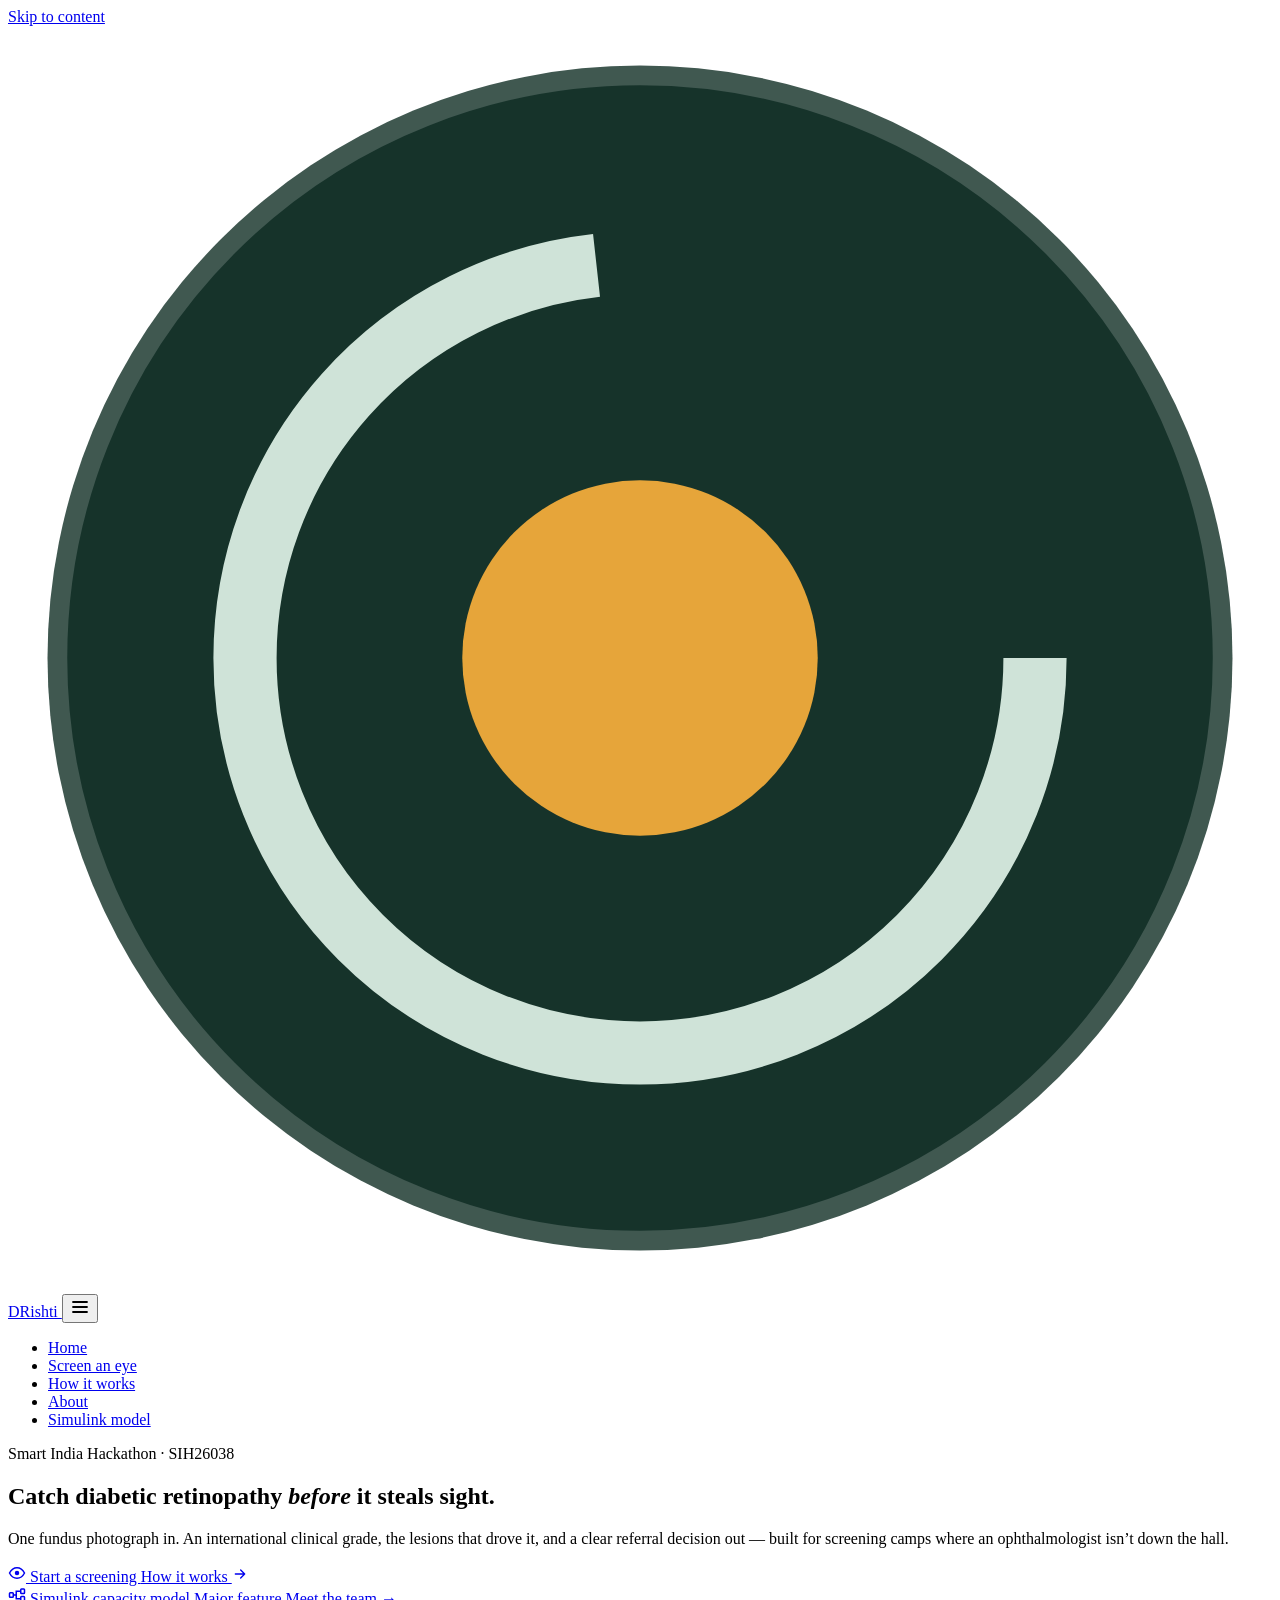
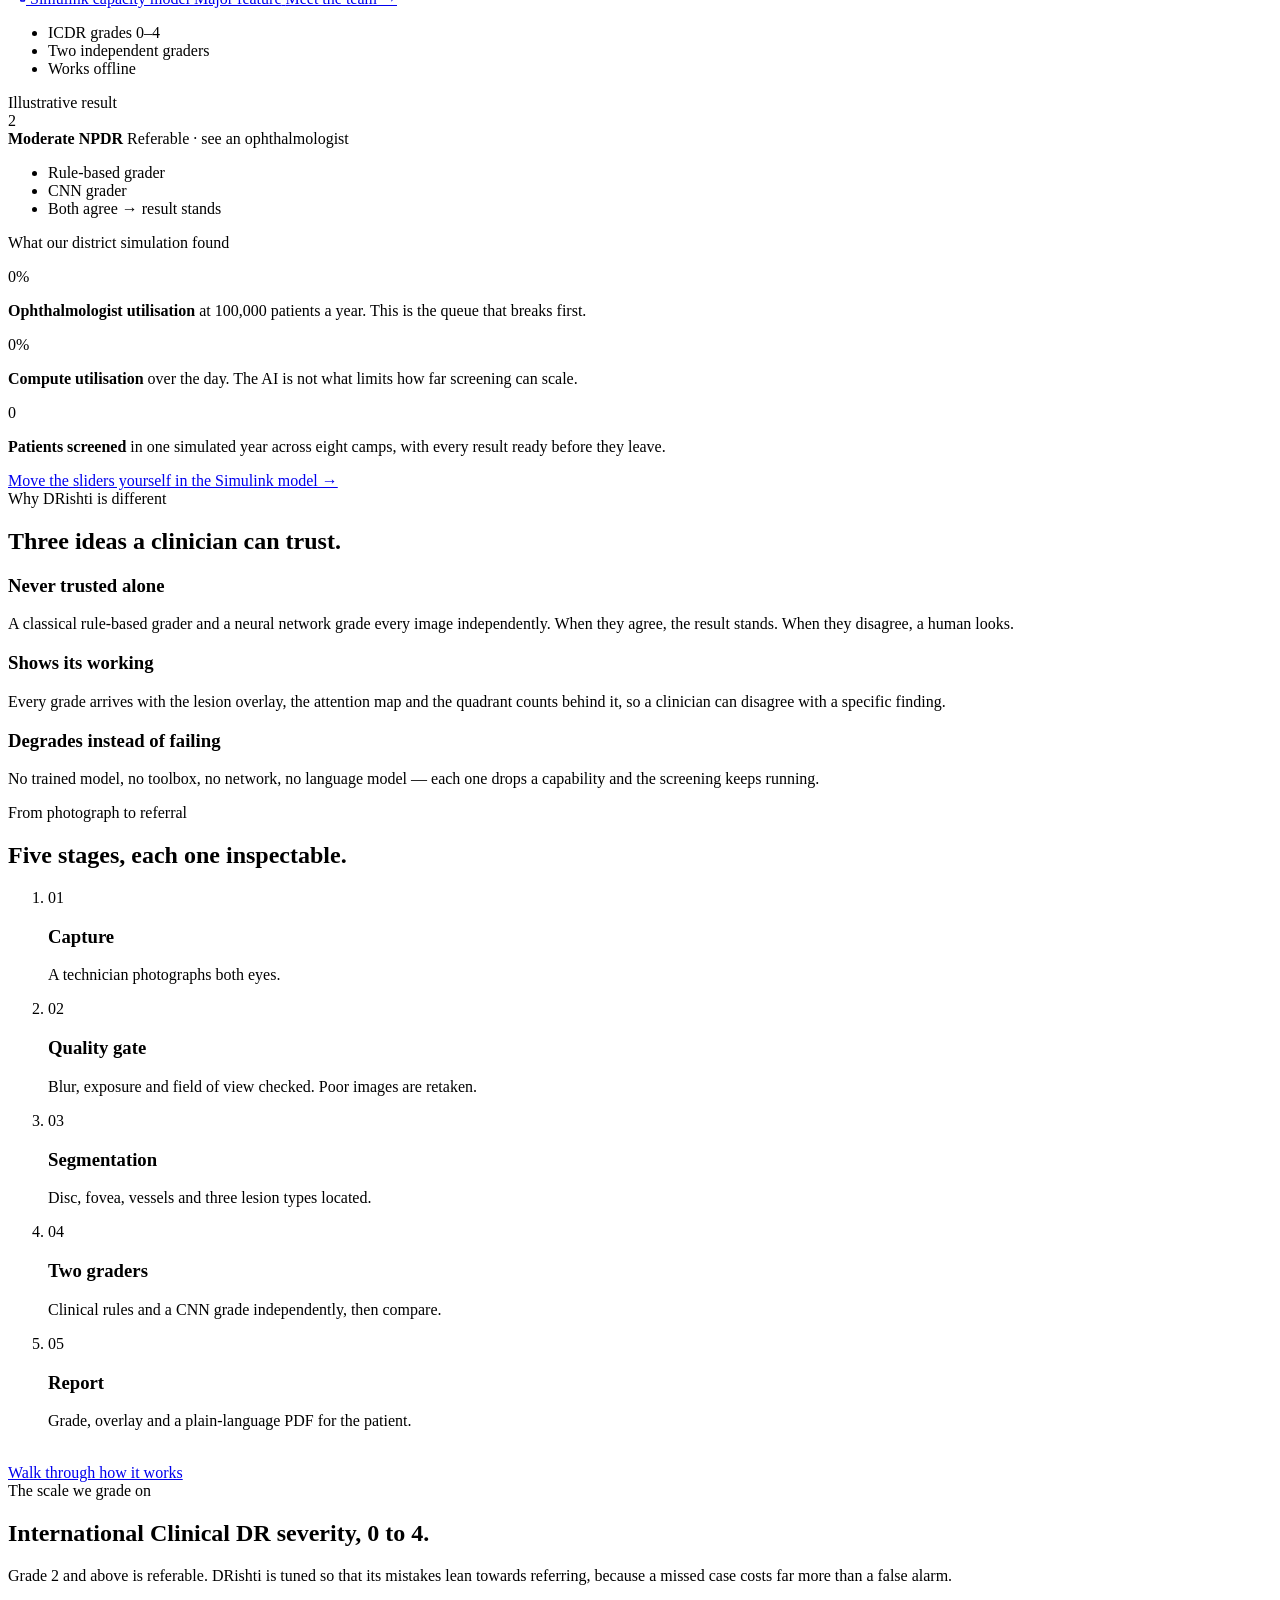
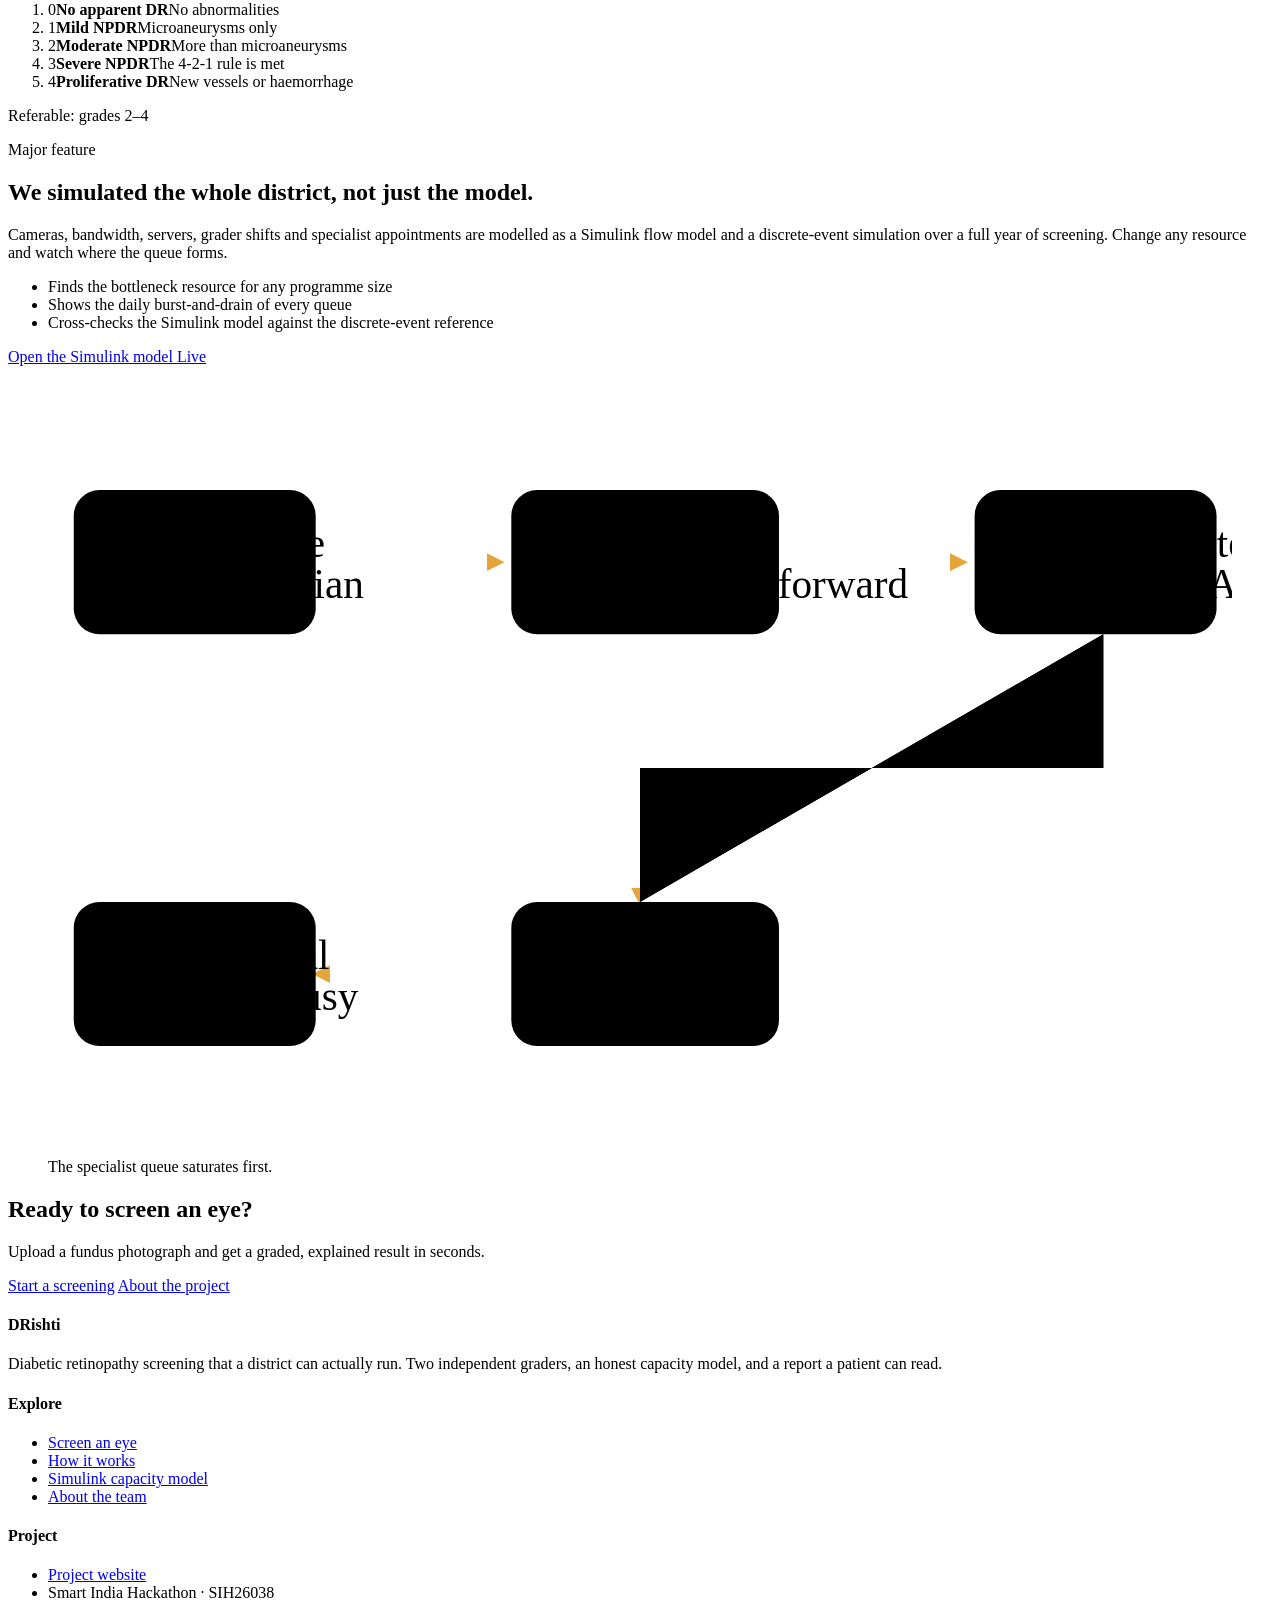
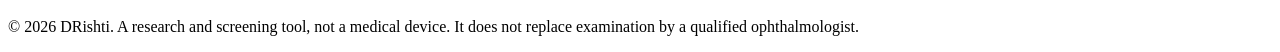
==== index.html @ dd0c1add "site: publish 2026-09-27 16:48 from code b7c472c" ====
<!DOCTYPE html>
<html lang="en">
<head>
<meta charset="UTF-8">
<meta name="viewport" content="width=device-width, initial-scale=1.0">
<title>Screen for diabetic retinopathy · DRishti</title>
<meta name="description" content="DRishti - diabetic retinopathy screening that a district can actually run.">
<meta name="theme-color" content="#0f2a1f">
<link rel="icon" href="data:image/svg+xml,%3Csvg xmlns='http://www.w3.org/2000/svg' viewBox='0 0 32 32'%3E%3Ccircle cx='16' cy='16' r='15' fill='%230f2a1f'/%3E%3Ccircle cx='16' cy='16' r='9' fill='none' stroke='%23cfe3d8' stroke-width='2'/%3E%3Ccircle cx='16' cy='16' r='4' fill='%23e6a53a'/%3E%3C/svg%3E">
<link rel="stylesheet" href="/DRishti-site/static/css/base.css">

<link rel="stylesheet" href="/DRishti-site/static/css/retina.css">
<link rel="stylesheet" href="/DRishti-site/static/css/landing.css">

</head>
<body class="page-home">
<a class="skip-link" href="#main">Skip to content</a>

<header class="site-header">
  <nav class="nav wrap" aria-label="Main">
    <a class="brand" href="/DRishti-site/" aria-label="DRishti home">
      <svg class="brand-mark" viewBox="0 0 32 32" aria-hidden="true">
        <circle cx="16" cy="16" r="15" fill="#16332a" stroke="rgba(255,255,255,0.18)"/>
        <circle class="ring" cx="16" cy="16" r="10" fill="none" stroke="#cfe3d8" stroke-width="1.6" stroke-dasharray="46 17"/>
        <circle cx="16" cy="16" r="4.5" fill="#e6a53a"/>
      </svg>
      DRishti
    </a>

    <button class="nav-toggle" type="button" aria-expanded="false" aria-controls="navLinks" aria-label="Open menu">
      <svg width="20" height="20" viewBox="0 0 20 20" aria-hidden="true"><path d="M3 5h14M3 10h14M3 15h14" stroke="currentColor" stroke-width="1.8" stroke-linecap="round"/></svg>
    </button>

    <ul class="nav-links" id="navLinks">
      <li><a href="/DRishti-site/" aria-current="page">Home</a></li>
      <li><a href="/DRishti-site/scan" >Screen an eye</a></li>
      <li><a href="/DRishti-site/how-it-works" >How it works</a></li>
      <li><a href="/DRishti-site/about" >About</a></li>
      <li><a class="nav-feature" href="/DRishti-site/simulink" ><span class="live-dot" aria-hidden="true"></span>Simulink model</a></li>
    </ul>
  </nav>
</header>

<main id="main">

<!-- ============================================================ HERO -->
<section class="hero">
  <div class="hero-bg" aria-hidden="true">
    <div class="glow glow-a"></div>
    <div class="glow glow-b"></div>
    <div class="grid-lines"></div>
  </div>

  <div class="wrap hero-grid">
    <div class="hero-copy">
      <span class="pill rise">
        <span class="pill-dot" aria-hidden="true"></span>
        Smart India Hackathon · SIH26038
      </span>

      <h1 class="rise" style="--delay:.08s">
        Catch diabetic retinopathy <em>before</em> it steals sight.
      </h1>

      <p class="hero-lede rise" style="--delay:.16s">
        One fundus photograph in. An international clinical grade, the lesions that drove it,
        and a clear referral decision out &mdash; built for screening camps where an
        ophthalmologist isn&rsquo;t down the hall.
      </p>

      <div class="cta-row rise" style="--delay:.24s">
        <a class="btn btn-primary" href="/DRishti-site/scan">
          <svg width="18" height="18" viewBox="0 0 24 24" aria-hidden="true"><path d="M2 12s3.6-7 10-7 10 7 10 7-3.6 7-10 7S2 12 2 12Z" fill="none" stroke="currentColor" stroke-width="2"/><circle cx="12" cy="12" r="3" fill="currentColor"/></svg>
          Start a screening
        </a>
        <a class="btn btn-ghost" href="/DRishti-site/how-it-works">
          How it works
          <svg width="16" height="16" viewBox="0 0 24 24" aria-hidden="true"><path d="M5 12h14M13 6l6 6-6 6" fill="none" stroke="currentColor" stroke-width="2" stroke-linecap="round" stroke-linejoin="round"/></svg>
        </a>
      </div>

      <div class="cta-row feature-row rise" style="--delay:.32s">
        <a class="btn btn-feature" href="/DRishti-site/simulink">
          <svg width="18" height="18" viewBox="0 0 24 24" aria-hidden="true"><rect x="2" y="9" width="5" height="6" rx="1" fill="none" stroke="currentColor" stroke-width="2"/><rect x="17" y="4" width="5" height="6" rx="1" fill="none" stroke="currentColor" stroke-width="2"/><rect x="17" y="14" width="5" height="6" rx="1" fill="none" stroke="currentColor" stroke-width="2"/><path d="M7 12h4m0 0V7h6m-6 5v5h6" fill="none" stroke="currentColor" stroke-width="2"/></svg>
          Simulink capacity model
          <span class="feature-tag">Major feature</span>
        </a>
        <a class="text-link" href="/DRishti-site/about">Meet the team &rarr;</a>
      </div>

      <ul class="trust rise" style="--delay:.4s" aria-label="Highlights">
        <li>ICDR grades 0&ndash;4</li>
        <li>Two independent graders</li>
        <li>Works offline</li>
      </ul>
    </div>

    <div class="hero-visual">
      <div class="retina-stage" id="heroRetina"></div>

      <aside class="result-card" id="resultCard" aria-live="polite">
        <span class="rc-kicker">Illustrative result</span>
        <div class="rc-grade">
          <span class="rc-num">2</span>
          <div>
            <strong>Moderate NPDR</strong>
            <span class="rc-refer">Referable &middot; see an ophthalmologist</span>
          </div>
        </div>
        <div class="rc-scale" aria-hidden="true">
          <span style="--c:var(--g0)"></span><span style="--c:var(--g1)"></span><span class="on" style="--c:var(--g2)"></span><span style="--c:var(--g3)"></span><span style="--c:var(--g4)"></span>
        </div>
        <ul class="rc-checks">
          <li><span class="tick" aria-hidden="true"></span>Rule-based grader</li>
          <li><span class="tick" aria-hidden="true"></span>CNN grader</li>
          <li class="agree">Both agree &rarr; result stands</li>
        </ul>
      </aside>
    </div>
  </div>

  <a class="scroll-cue" href="#numbers" aria-label="Scroll to the numbers">
    <span></span>
  </a>
</section>

<!-- ========================================================= NUMBERS -->
<section class="numbers" id="numbers">
  <div class="wrap">
    <p class="eyebrow reveal">What our district simulation found</p>
    <div class="numbers-grid">
      <div class="stat reveal" style="--delay:.05s">
        <span class="stat-num num" data-count="74.9" data-decimals="1" data-suffix="%">0%</span>
        <p><strong>Ophthalmologist utilisation</strong> at 100,000 patients a year. This is the queue
           that breaks first.</p>
      </div>
      <div class="stat reveal" style="--delay:.15s">
        <span class="stat-num num" data-count="4.9" data-decimals="1" data-suffix="%">0%</span>
        <p><strong>Compute utilisation</strong> over the day. The AI is not what limits how far
           screening can scale.</p>
      </div>
      <div class="stat reveal" style="--delay:.25s">
        <span class="stat-num num" data-count="96879">0</span>
        <p><strong>Patients screened</strong> in one simulated year across eight camps, with every
           result ready before they leave.</p>
      </div>
    </div>
    <a class="numbers-link reveal" href="/DRishti-site/simulink">Move the sliders yourself in the Simulink model &rarr;</a>
  </div>
</section>

<!-- =========================================================== IDEAS -->
<section class="section ideas">
  <div class="wrap">
    <div class="section-head">
      <span class="eyebrow reveal">Why DRishti is different</span>
      <h2 class="reveal" style="--delay:.06s">Three ideas a clinician can trust.</h2>
    </div>

    <div class="ideas-grid">
      <article class="idea reveal" style="--delay:.05s">
        <div class="idea-art art-two" aria-hidden="true">
          <span class="dial d1"></span><span class="dial d2"></span><span class="merge"></span>
        </div>
        <h3>Never trusted alone</h3>
        <p>A classical rule-based grader and a neural network grade every image independently.
           When they agree, the result stands. When they disagree, a human looks.</p>
      </article>

      <article class="idea reveal" style="--delay:.15s">
        <div class="idea-art art-show" aria-hidden="true">
          <span class="lens"></span><span class="dot a"></span><span class="dot b"></span><span class="dot c"></span>
        </div>
        <h3>Shows its working</h3>
        <p>Every grade arrives with the lesion overlay, the attention map and the quadrant counts
           behind it, so a clinician can disagree with a specific finding.</p>
      </article>

      <article class="idea reveal" style="--delay:.25s">
        <div class="idea-art art-degrade" aria-hidden="true">
          <span class="bar b1"></span><span class="bar b2"></span><span class="bar b3"></span><span class="bar b4"></span>
        </div>
        <h3>Degrades instead of failing</h3>
        <p>No trained model, no toolbox, no network, no language model &mdash; each one drops a
           capability and the screening keeps running.</p>
      </article>
    </div>
  </div>
</section>

<!-- ======================================================== PIPELINE -->
<section class="section section-dark pipeline">
  <div class="wrap">
    <div class="section-head">
      <span class="eyebrow reveal">From photograph to referral</span>
      <h2 class="reveal" style="--delay:.06s">Five stages, each one inspectable.</h2>
    </div>

    <ol class="steps">
      <li class="step reveal" style="--delay:.00s"><span class="step-n">01</span><h3>Capture</h3><p>A technician photographs both eyes.</p></li>
      <li class="step reveal" style="--delay:.10s"><span class="step-n">02</span><h3>Quality gate</h3><p>Blur, exposure and field of view checked. Poor images are retaken.</p></li>
      <li class="step reveal" style="--delay:.20s"><span class="step-n">03</span><h3>Segmentation</h3><p>Disc, fovea, vessels and three lesion types located.</p></li>
      <li class="step reveal" style="--delay:.30s"><span class="step-n">04</span><h3>Two graders</h3><p>Clinical rules and a CNN grade independently, then compare.</p></li>
      <li class="step reveal" style="--delay:.40s"><span class="step-n">05</span><h3>Report</h3><p>Grade, overlay and a plain-language PDF for the patient.</p></li>
    </ol>
    <svg class="steps-line draw-on-scroll" viewBox="0 0 1000 8" preserveAspectRatio="none" aria-hidden="true"><line x1="0" y1="4" x2="1000" y2="4"/></svg>

    <div class="pipeline-cta reveal">
      <a class="btn btn-ghost" href="/DRishti-site/how-it-works">Walk through how it works</a>
    </div>
  </div>
</section>

<!-- ============================================================ ICDR -->
<section class="section icdr">
  <div class="wrap">
    <div class="section-head">
      <span class="eyebrow reveal">The scale we grade on</span>
      <h2 class="reveal" style="--delay:.06s">International Clinical DR severity, 0 to 4.</h2>
      <p class="lede reveal" style="--delay:.12s">Grade 2 and above is referable. DRishti is tuned so
        that its mistakes lean towards referring, because a missed case costs far more than a
        false alarm.</p>
    </div>

    <ol class="scale">
      <li class="reveal-scale" style="--delay:.00s;--c:var(--g0)"><span class="g">0</span><strong>No apparent DR</strong><span>No abnormalities</span></li>
      <li class="reveal-scale" style="--delay:.08s;--c:var(--g1)"><span class="g">1</span><strong>Mild NPDR</strong><span>Microaneurysms only</span></li>
      <li class="reveal-scale refer" style="--delay:.16s;--c:var(--g2)"><span class="g">2</span><strong>Moderate NPDR</strong><span>More than microaneurysms</span></li>
      <li class="reveal-scale refer" style="--delay:.24s;--c:var(--g3)"><span class="g">3</span><strong>Severe NPDR</strong><span>The 4-2-1 rule is met</span></li>
      <li class="reveal-scale refer" style="--delay:.32s;--c:var(--g4)"><span class="g">4</span><strong>Proliferative DR</strong><span>New vessels or haemorrhage</span></li>
    </ol>
    <p class="scale-note reveal"><span class="refer-key" aria-hidden="true"></span>Referable: grades 2&ndash;4</p>
  </div>
</section>

<!-- ======================================================== SIMULINK -->
<section class="section spotlight">
  <div class="wrap spotlight-grid">
    <div class="spotlight-copy">
      <span class="feature-tag reveal">Major feature</span>
      <h2 class="reveal" style="--delay:.06s">We simulated the whole district, not just the model.</h2>
      <p class="reveal" style="--delay:.12s">Cameras, bandwidth, servers, grader shifts and specialist
         appointments are modelled as a Simulink flow model and a discrete-event simulation over a full
         year of screening. Change any resource and watch where the queue forms.</p>
      <ul class="spot-list reveal" style="--delay:.18s">
        <li>Finds the bottleneck resource for any programme size</li>
        <li>Shows the daily burst-and-drain of every queue</li>
        <li>Cross-checks the Simulink model against the discrete-event reference</li>
      </ul>
      <a class="btn btn-feature reveal" style="--delay:.24s" href="/DRishti-site/simulink">
        Open the Simulink model <span class="feature-tag">Live</span>
      </a>
    </div>

    <figure class="mini-diagram reveal-scale" aria-label="Five queue stages connected in sequence with work flowing between them">
      <svg viewBox="0 0 460 300" role="img">
        <defs>
          <marker id="arrowHead" viewBox="0 0 10 10" refX="8" refY="5" markerWidth="7" markerHeight="7" orient="auto-start-reverse">
            <path d="M0,0 L10,5 L0,10 z" fill="#e6a53a"/>
          </marker>
        </defs>
        <g class="md-links">
          <path d="M104 70 H176" marker-end="url(#arrowHead)"/>
          <path d="M284 70 H356" marker-end="url(#arrowHead)"/>
          <path d="M410 98 V150 H230 V202" marker-end="url(#arrowHead)"/>
          <path d="M176 230 H104" marker-end="url(#arrowHead)"/>
        </g>
        <g class="md-flow">
          <path d="M104 70 H176"/><path d="M284 70 H356"/><path d="M410 98 V150 H230 V202"/><path d="M176 230 H104"/>
        </g>
        <g class="md-blocks">
          <g class="blk" style="--b:0"><rect x="10" y="42" width="94" height="56" rx="10"/><text x="57" y="68">Capture</text><text class="sub" x="57" y="84">technician</text></g>
          <g class="blk" style="--b:1"><rect x="180" y="42" width="104" height="56" rx="10"/><text x="232" y="68">Uplink</text><text class="sub" x="232" y="84">store &amp; forward</text></g>
          <g class="blk" style="--b:2"><rect x="360" y="42" width="94" height="56" rx="10"/><text x="407" y="68">Compute</text><text class="sub" x="407" y="84">MATLAB pool</text></g>
          <g class="blk" style="--b:3"><rect x="180" y="202" width="104" height="56" rx="10"/><text x="232" y="228">Review</text><text class="sub" x="232" y="244">graders</text></g>
          <g class="blk hot" style="--b:4"><rect x="10" y="202" width="94" height="56" rx="10"/><text x="57" y="228">Referral</text><text class="sub" x="57" y="244">75% busy</text></g>
        </g>
      </svg>
      <figcaption>The specialist queue saturates first.</figcaption>
    </figure>
  </div>
</section>

<!-- ============================================================= CTA -->
<section class="closing">
  <div class="wrap closing-inner reveal">
    <h2>Ready to screen an eye?</h2>
    <p>Upload a fundus photograph and get a graded, explained result in seconds.</p>
    <div class="cta-row">
      <a class="btn btn-primary" href="/DRishti-site/scan">Start a screening</a>
      <a class="btn btn-outline" href="/DRishti-site/about">About the project</a>
    </div>
  </div>
</section>

</main>

<footer class="site-footer">
  <div class="wrap">
    <div class="footer-grid">
      <div>
        <h4>DRishti</h4>
        <p>Diabetic retinopathy screening that a district can actually run. Two independent graders,
           an honest capacity model, and a report a patient can read.</p>
      </div>
      <div>
        <h4>Explore</h4>
        <ul>
          <li><a href="/DRishti-site/scan">Screen an eye</a></li>
          <li><a href="/DRishti-site/how-it-works">How it works</a></li>
          <li><a href="/DRishti-site/simulink">Simulink capacity model</a></li>
          <li><a href="/DRishti-site/about">About the team</a></li>
        </ul>
      </div>
      <div>
        <h4>Project</h4>
        <ul>
          
          
          <li><a href="https://shaurya-web548.github.io/DRishti-site/" rel="noopener">Project website</a></li>
          <li>Smart India Hackathon · SIH26038</li>
        </ul>
      </div>
    </div>
    <p class="footer-note">&copy; 2026 DRishti. A research and screening tool, not a medical device.
       It does not replace examination by a qualified ophthalmologist.</p>
  </div>
</footer>

<script src="/DRishti-site/static/js/motion.js"></script>

<script src="/DRishti-site/static/js/retina.js"></script>
<script src="/DRishti-site/static/js/landing.js"></script>

</body>
</html>
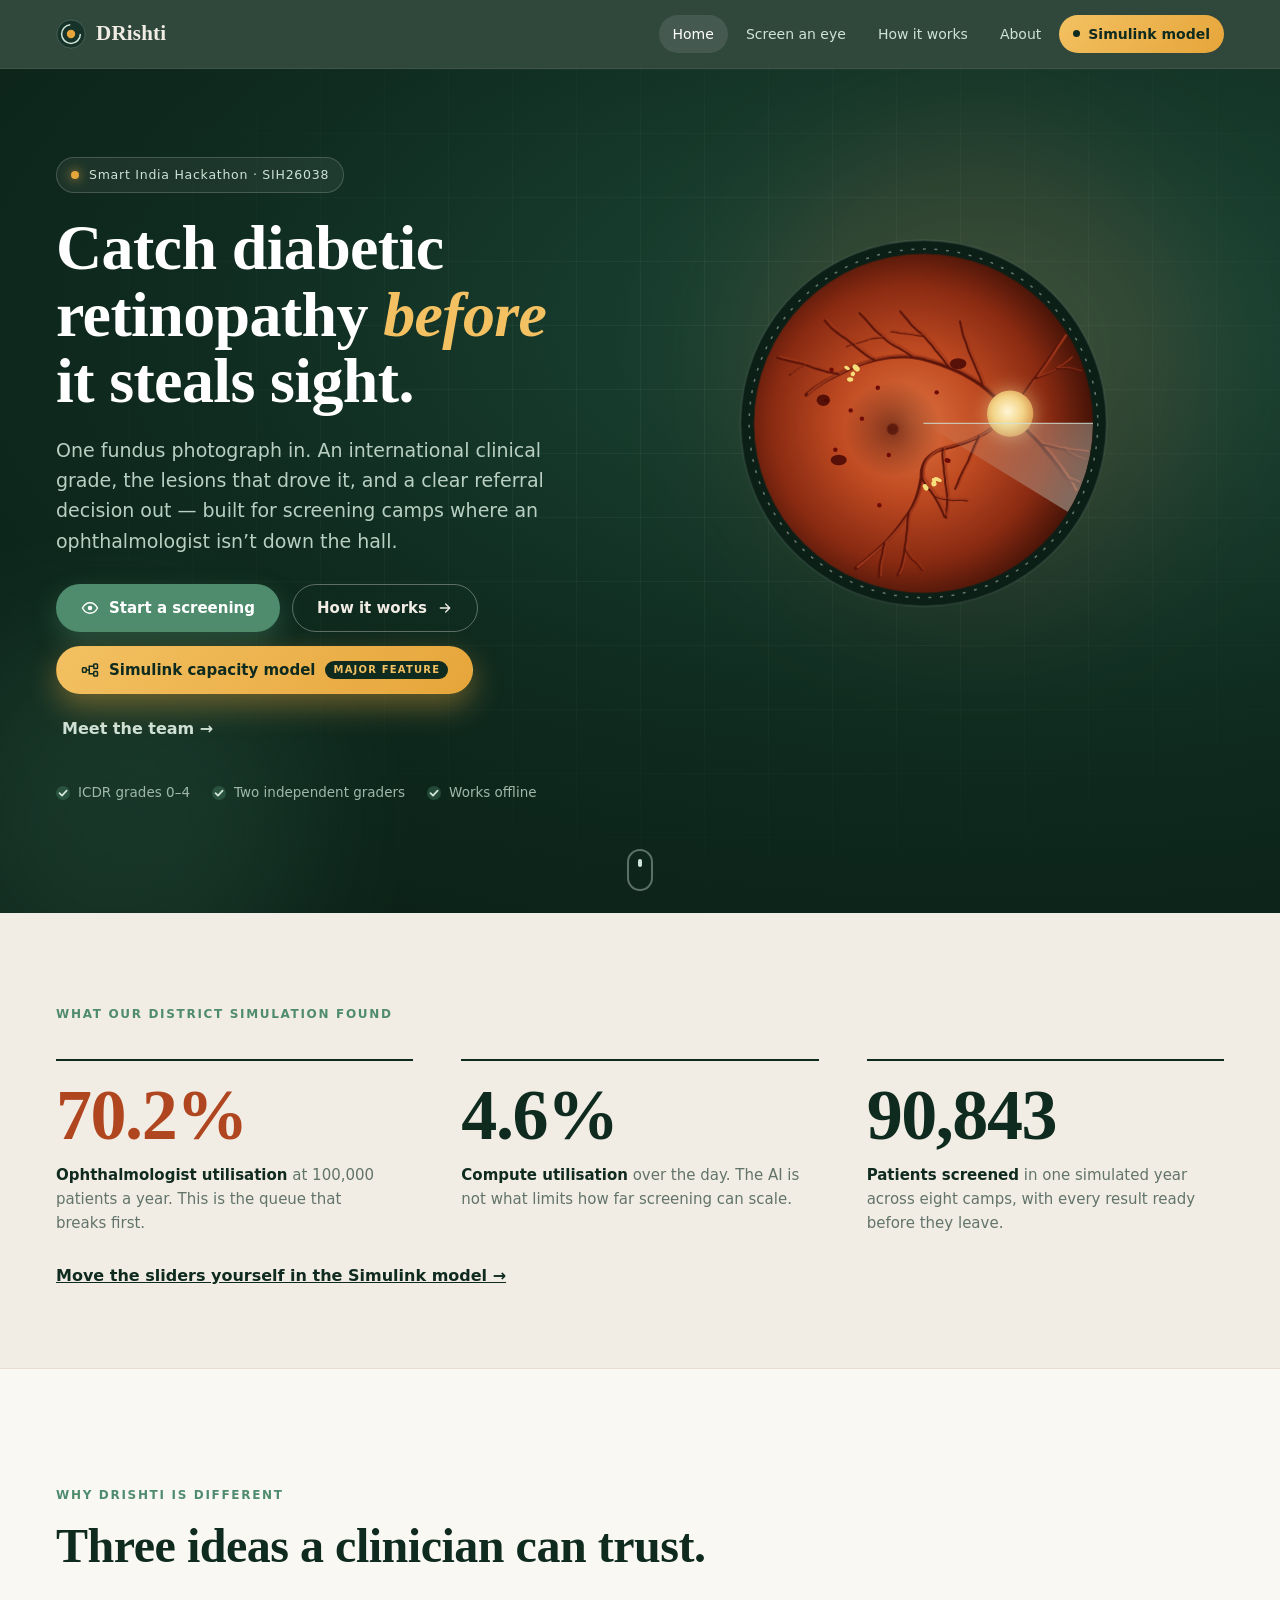
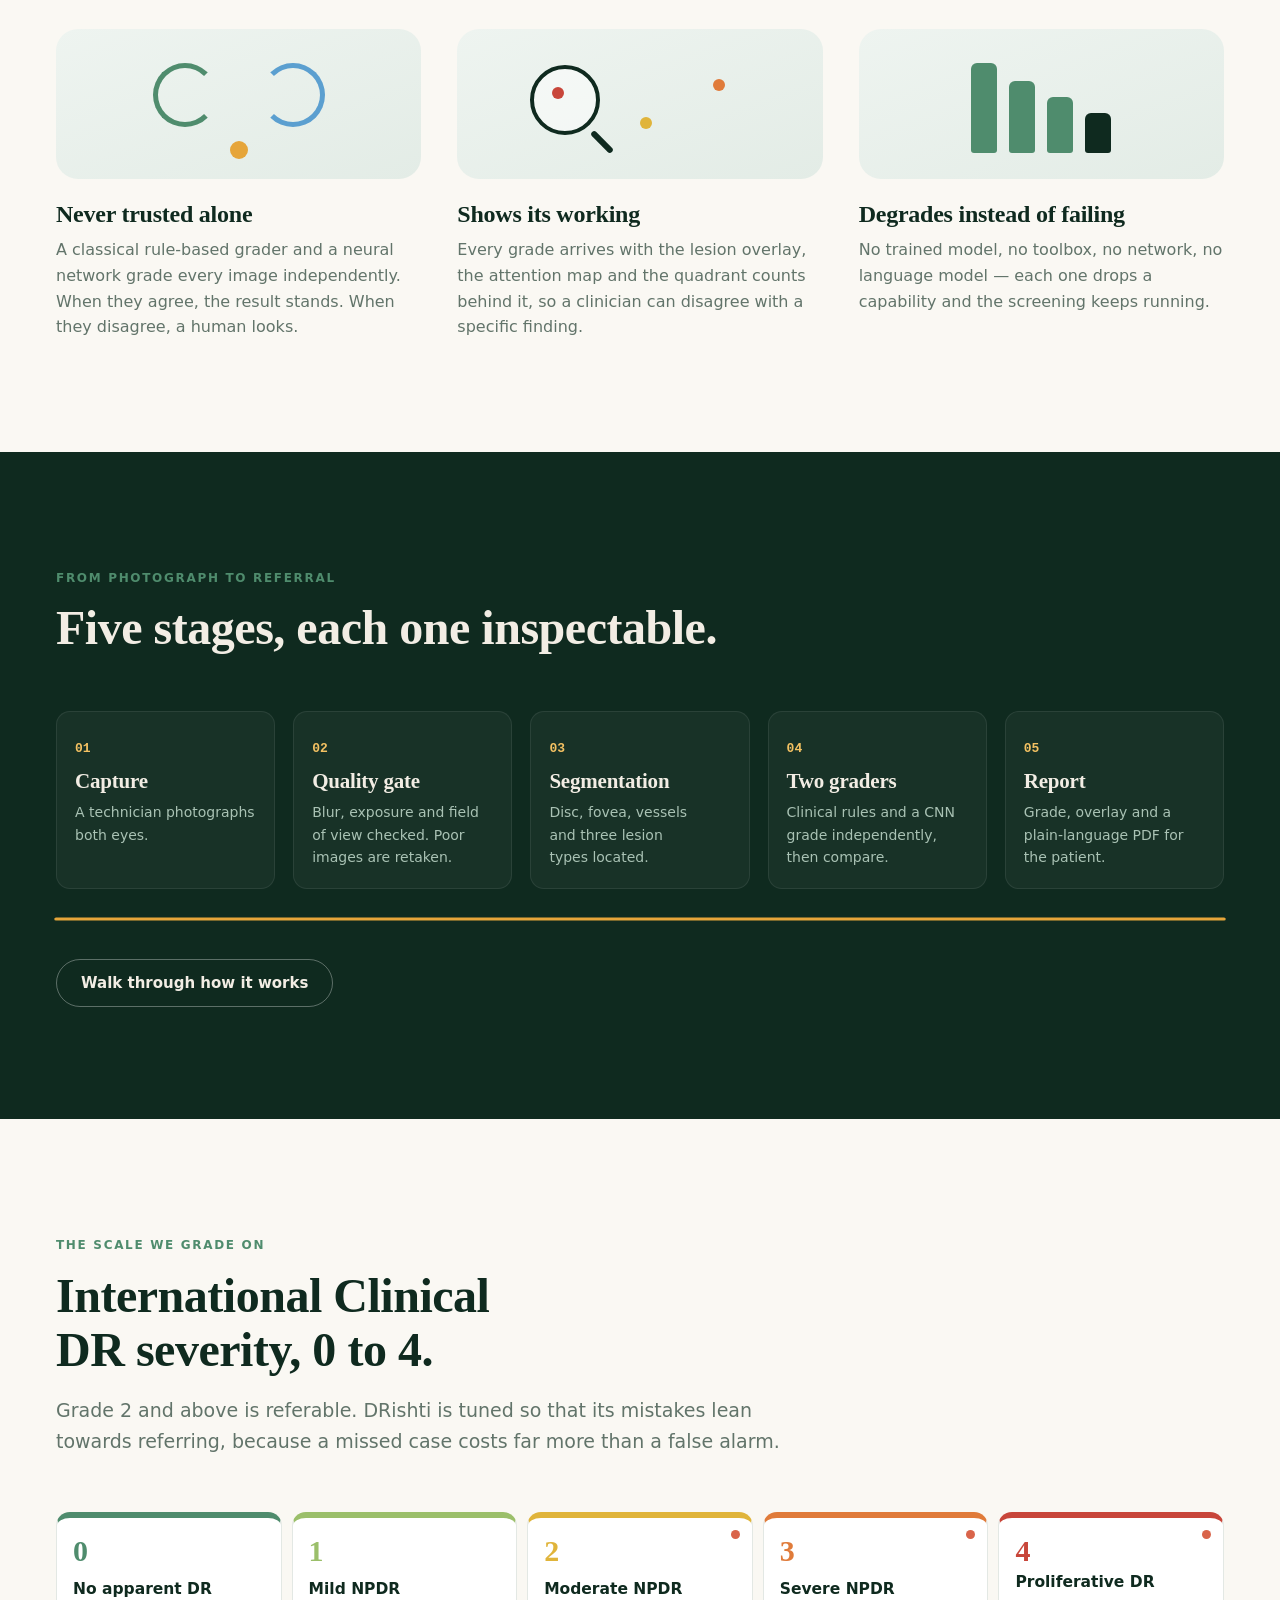
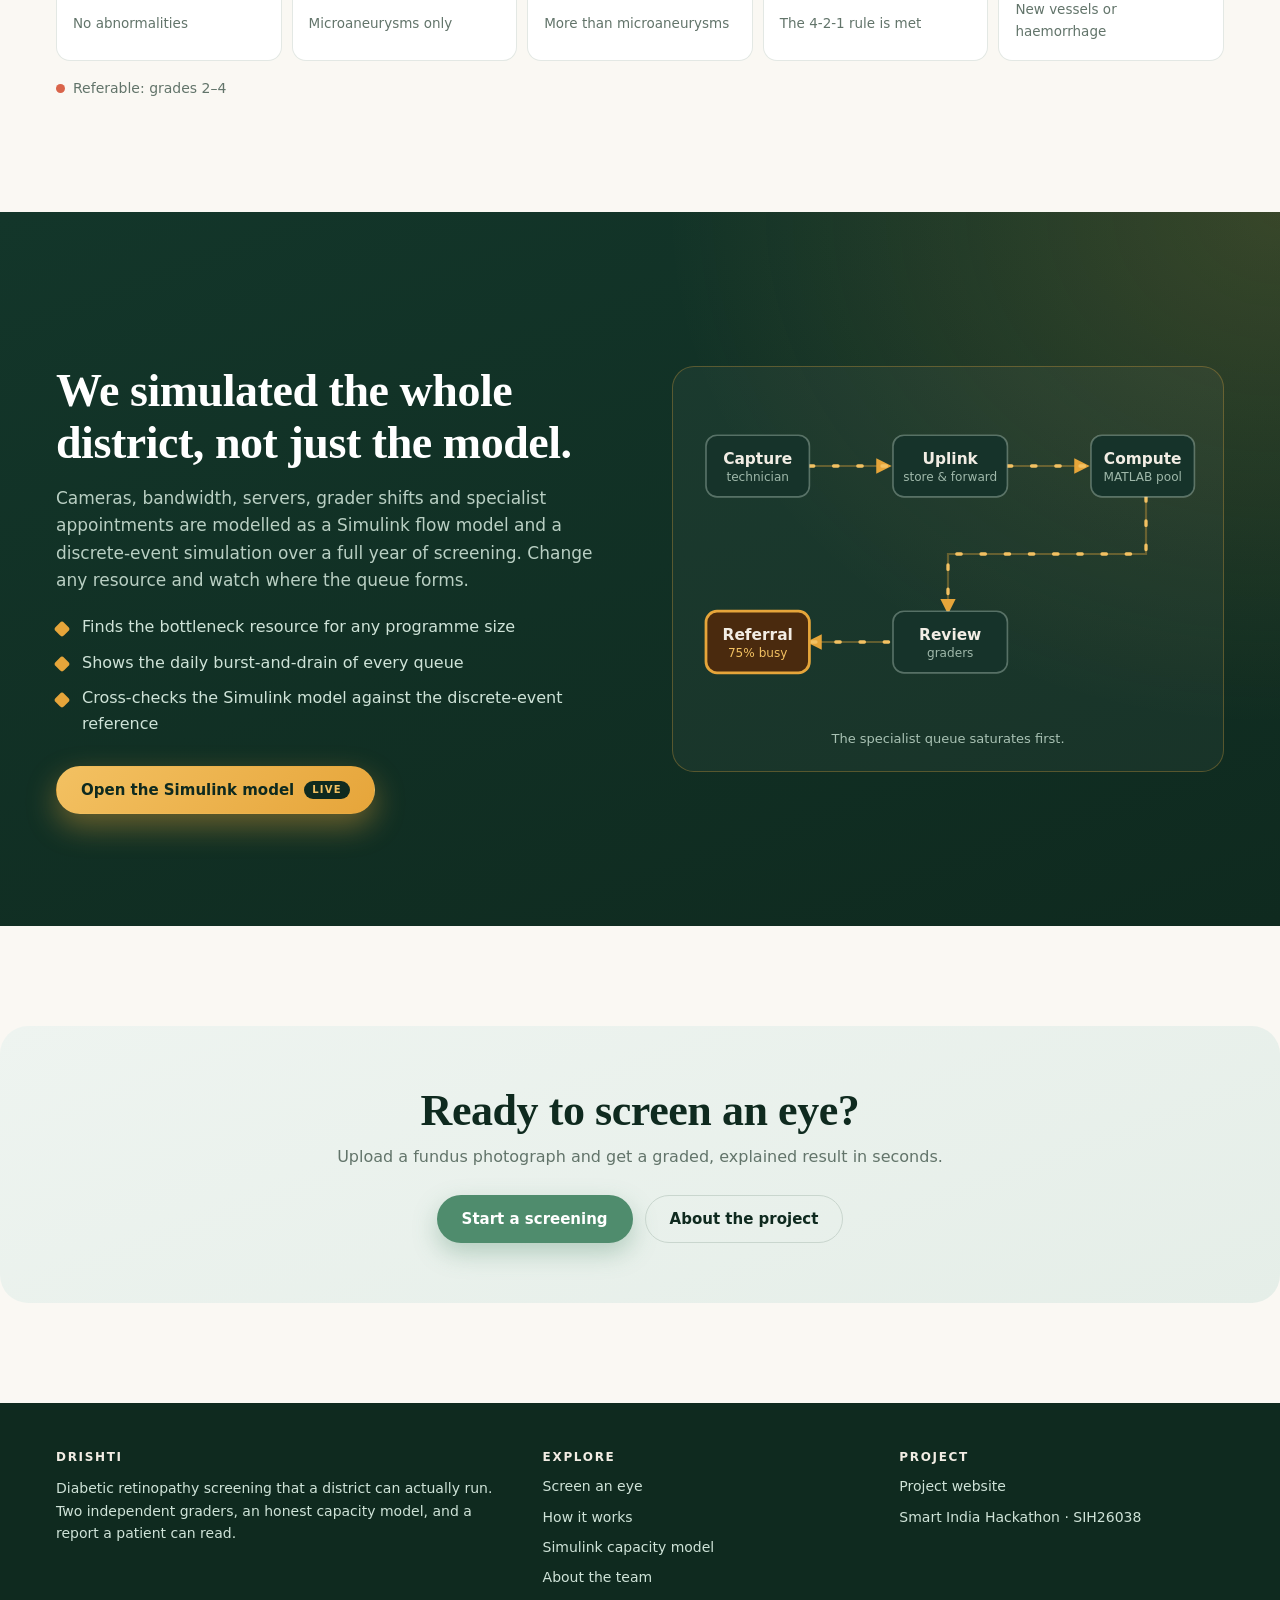
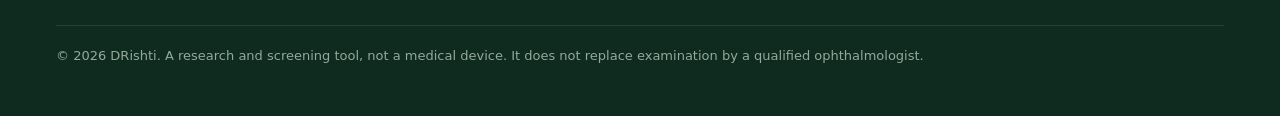
==== commit 86834387: "site: serve at drishti.kandu.kr (custom domain, root path) Co-Authored-By: Claude Opus 5.5 <noreply@" ====
--- a/index.html
+++ b/index.html
@@ -7,10 +7,10 @@
 <meta name="description" content="DRishti - diabetic retinopathy screening that a district can actually run.">
 <meta name="theme-color" content="#0f2a1f">
 <link rel="icon" href="data:image/svg+xml,%3Csvg xmlns='http://www.w3.org/2000/svg' viewBox='0 0 32 32'%3E%3Ccircle cx='16' cy='16' r='15' fill='%230f2a1f'/%3E%3Ccircle cx='16' cy='16' r='9' fill='none' stroke='%23cfe3d8' stroke-width='2'/%3E%3Ccircle cx='16' cy='16' r='4' fill='%23e6a53a'/%3E%3C/svg%3E">
-<link rel="stylesheet" href="/DRishti-site/static/css/base.css">
-
-<link rel="stylesheet" href="/DRishti-site/static/css/retina.css">
-<link rel="stylesheet" href="/DRishti-site/static/css/landing.css">
+<link rel="stylesheet" href="/static/css/base.css">
+
+<link rel="stylesheet" href="/static/css/retina.css">
+<link rel="stylesheet" href="/static/css/landing.css">
 
 </head>
 <body class="page-home">
@@ -18,7 +18,7 @@
 
 <header class="site-header">
   <nav class="nav wrap" aria-label="Main">
-    <a class="brand" href="/DRishti-site/" aria-label="DRishti home">
+    <a class="brand" href="/" aria-label="DRishti home">
       <svg class="brand-mark" viewBox="0 0 32 32" aria-hidden="true">
         <circle cx="16" cy="16" r="15" fill="#16332a" stroke="rgba(255,255,255,0.18)"/>
         <circle class="ring" cx="16" cy="16" r="10" fill="none" stroke="#cfe3d8" stroke-width="1.6" stroke-dasharray="46 17"/>
@@ -32,11 +32,11 @@
     </button>
 
     <ul class="nav-links" id="navLinks">
-      <li><a href="/DRishti-site/" aria-current="page">Home</a></li>
-      <li><a href="/DRishti-site/scan" >Screen an eye</a></li>
-      <li><a href="/DRishti-site/how-it-works" >How it works</a></li>
-      <li><a href="/DRishti-site/about" >About</a></li>
-      <li><a class="nav-feature" href="/DRishti-site/simulink" ><span class="live-dot" aria-hidden="true"></span>Simulink model</a></li>
+      <li><a href="/" aria-current="page">Home</a></li>
+      <li><a href="/scan" >Screen an eye</a></li>
+      <li><a href="/how-it-works" >How it works</a></li>
+      <li><a href="/about" >About</a></li>
+      <li><a class="nav-feature" href="/simulink" ><span class="live-dot" aria-hidden="true"></span>Simulink model</a></li>
     </ul>
   </nav>
 </header>
@@ -69,23 +69,23 @@
       </p>
 
       <div class="cta-row rise" style="--delay:.24s">
-        <a class="btn btn-primary" href="/DRishti-site/scan">
+        <a class="btn btn-primary" href="/scan">
           <svg width="18" height="18" viewBox="0 0 24 24" aria-hidden="true"><path d="M2 12s3.6-7 10-7 10 7 10 7-3.6 7-10 7S2 12 2 12Z" fill="none" stroke="currentColor" stroke-width="2"/><circle cx="12" cy="12" r="3" fill="currentColor"/></svg>
           Start a screening
         </a>
-        <a class="btn btn-ghost" href="/DRishti-site/how-it-works">
+        <a class="btn btn-ghost" href="/how-it-works">
           How it works
           <svg width="16" height="16" viewBox="0 0 24 24" aria-hidden="true"><path d="M5 12h14M13 6l6 6-6 6" fill="none" stroke="currentColor" stroke-width="2" stroke-linecap="round" stroke-linejoin="round"/></svg>
         </a>
       </div>
 
       <div class="cta-row feature-row rise" style="--delay:.32s">
-        <a class="btn btn-feature" href="/DRishti-site/simulink">
+        <a class="btn btn-feature" href="/simulink">
           <svg width="18" height="18" viewBox="0 0 24 24" aria-hidden="true"><rect x="2" y="9" width="5" height="6" rx="1" fill="none" stroke="currentColor" stroke-width="2"/><rect x="17" y="4" width="5" height="6" rx="1" fill="none" stroke="currentColor" stroke-width="2"/><rect x="17" y="14" width="5" height="6" rx="1" fill="none" stroke="currentColor" stroke-width="2"/><path d="M7 12h4m0 0V7h6m-6 5v5h6" fill="none" stroke="currentColor" stroke-width="2"/></svg>
           Simulink capacity model
           <span class="feature-tag">Major feature</span>
         </a>
-        <a class="text-link" href="/DRishti-site/about">Meet the team &rarr;</a>
+        <a class="text-link" href="/about">Meet the team &rarr;</a>
       </div>
 
       <ul class="trust rise" style="--delay:.4s" aria-label="Highlights">
@@ -145,7 +145,7 @@
            result ready before they leave.</p>
       </div>
     </div>
-    <a class="numbers-link reveal" href="/DRishti-site/simulink">Move the sliders yourself in the Simulink model &rarr;</a>
+    <a class="numbers-link reveal" href="/simulink">Move the sliders yourself in the Simulink model &rarr;</a>
   </div>
 </section>
 
@@ -206,7 +206,7 @@
     <svg class="steps-line draw-on-scroll" viewBox="0 0 1000 8" preserveAspectRatio="none" aria-hidden="true"><line x1="0" y1="4" x2="1000" y2="4"/></svg>
 
     <div class="pipeline-cta reveal">
-      <a class="btn btn-ghost" href="/DRishti-site/how-it-works">Walk through how it works</a>
+      <a class="btn btn-ghost" href="/how-it-works">Walk through how it works</a>
     </div>
   </div>
 </section>
@@ -247,7 +247,7 @@
         <li>Shows the daily burst-and-drain of every queue</li>
         <li>Cross-checks the Simulink model against the discrete-event reference</li>
       </ul>
-      <a class="btn btn-feature reveal" style="--delay:.24s" href="/DRishti-site/simulink">
+      <a class="btn btn-feature reveal" style="--delay:.24s" href="/simulink">
         Open the Simulink model <span class="feature-tag">Live</span>
       </a>
     </div>
@@ -287,8 +287,8 @@
     <h2>Ready to screen an eye?</h2>
     <p>Upload a fundus photograph and get a graded, explained result in seconds.</p>
     <div class="cta-row">
-      <a class="btn btn-primary" href="/DRishti-site/scan">Start a screening</a>
-      <a class="btn btn-outline" href="/DRishti-site/about">About the project</a>
+      <a class="btn btn-primary" href="/scan">Start a screening</a>
+      <a class="btn btn-outline" href="/about">About the project</a>
     </div>
   </div>
 </section>
@@ -306,10 +306,10 @@
       <div>
         <h4>Explore</h4>
         <ul>
-          <li><a href="/DRishti-site/scan">Screen an eye</a></li>
-          <li><a href="/DRishti-site/how-it-works">How it works</a></li>
-          <li><a href="/DRishti-site/simulink">Simulink capacity model</a></li>
-          <li><a href="/DRishti-site/about">About the team</a></li>
+          <li><a href="/scan">Screen an eye</a></li>
+          <li><a href="/how-it-works">How it works</a></li>
+          <li><a href="/simulink">Simulink capacity model</a></li>
+          <li><a href="/about">About the team</a></li>
         </ul>
       </div>
       <div>
@@ -317,7 +317,7 @@
         <ul>
           
           
-          <li><a href="https://shaurya-web548.github.io/DRishti-site/" rel="noopener">Project website</a></li>
+          <li><a href="https://drishti.kandu.kr/" rel="noopener">Project website</a></li>
           <li>Smart India Hackathon · SIH26038</li>
         </ul>
       </div>
@@ -327,10 +327,10 @@
   </div>
 </footer>
 
-<script src="/DRishti-site/static/js/motion.js"></script>
-
-<script src="/DRishti-site/static/js/retina.js"></script>
-<script src="/DRishti-site/static/js/landing.js"></script>
+<script src="/static/js/motion.js"></script>
+
+<script src="/static/js/retina.js"></script>
+<script src="/static/js/landing.js"></script>
 
 </body>
 </html>
--- a/static/css/base.css
+++ b/static/css/base.css
@@ -0,0 +1,386 @@
+/* ==========================================================================
+   DRishti - shared foundation: tokens, type, navigation, buttons, motion.
+   System font stacks only, so every page works offline at a demo venue.
+   ========================================================================== */
+
+:root {
+  /* brand */
+  --ink:        #0f2a1f;
+  --ink-2:      #16332a;
+  --ink-3:      #1f4436;
+  --moss:       #4f8c6d;
+  --moss-2:     #5fa080;
+  --mint:       #cfe3d8;
+  --cream:      #f2ede4;
+  --paper:      #faf8f3;
+  --line:       #e3e8e4;
+  --muted:      #62746a;
+  --text:       #1c2a22;
+
+  /* feature + clinical accents */
+  --amber:      #e6a53a;
+  --amber-2:    #f3c162;
+  --amber-ink:  #6b4606;
+  --coral:      #d9644a;
+  --sky:        #5b9fd0;
+
+  /* ICDR severity scale, 0 -> 4 */
+  --g0: #4f8c6d;
+  --g1: #9bbf6a;
+  --g2: #e0b43a;
+  --g3: #e07b3a;
+  --g4: #c8463a;
+
+  --serif: "Iowan Old Style", "Palatino Linotype", "Book Antiqua", Palatino, Georgia, serif;
+  --sans:  "Segoe UI Variable Text", "Segoe UI", system-ui, -apple-system, Roboto, "Helvetica Neue", Arial, sans-serif;
+  --mono:  "Cascadia Mono", Consolas, "SFMono-Regular", Menlo, monospace;
+
+  --radius: 14px;
+  --radius-lg: 22px;
+  --shadow: 0 18px 44px rgba(15, 42, 31, 0.12);
+  --ease-out: cubic-bezier(0.16, 1, 0.3, 1);
+  --page-x: clamp(16px, 5vw, 56px);
+  --max: 1280px;
+}
+
+*, *::before, *::after { box-sizing: border-box; }
+
+html { scroll-behavior: smooth; }
+
+body {
+  margin: 0;
+  font-family: var(--sans);
+  font-size: 16px;
+  line-height: 1.6;
+  color: var(--text);
+  background: var(--paper);
+  -webkit-font-smoothing: antialiased;
+  text-rendering: optimizeLegibility;
+}
+
+img, svg { display: block; max-width: 100%; }
+
+h1, h2, h3 {
+  font-family: var(--serif);
+  font-weight: 600;
+  line-height: 1.12;
+  letter-spacing: -0.01em;
+  color: var(--ink);
+  text-wrap: balance;
+}
+
+p { text-wrap: pretty; }
+
+a { color: var(--moss); }
+a:hover { color: var(--ink); }
+
+:focus-visible {
+  outline: 3px solid var(--amber);
+  outline-offset: 3px;
+  border-radius: 6px;
+}
+
+.skip-link {
+  position: absolute;
+  left: 12px;
+  top: -60px;
+  z-index: 100;
+  background: var(--amber);
+  color: var(--ink);
+  padding: 10px 16px;
+  border-radius: 10px;
+  font-weight: 600;
+  text-decoration: none;
+}
+.skip-link:focus { top: 12px; }
+
+.wrap {
+  width: 100%;
+  max-width: var(--max);
+  margin: 0 auto;
+  padding: 0 var(--page-x);
+}
+
+.eyebrow {
+  display: inline-flex;
+  align-items: center;
+  gap: 8px;
+  font-size: 12px;
+  font-weight: 600;
+  letter-spacing: 0.14em;
+  text-transform: uppercase;
+  color: var(--moss);
+}
+
+.lede {
+  font-size: clamp(16px, 1.6vw, 19px);
+  color: var(--muted);
+  max-width: 62ch;
+}
+
+.num { font-family: var(--mono); font-variant-numeric: tabular-nums; }
+
+.hidden { display: none !important; }
+
+/* ------------------------------------------------------------ navigation */
+
+.site-header {
+  position: sticky;
+  top: 0;
+  z-index: 50;
+  background: rgba(15, 42, 31, 0.86);
+  backdrop-filter: saturate(140%) blur(12px);
+  -webkit-backdrop-filter: saturate(140%) blur(12px);
+  border-bottom: 1px solid rgba(255, 255, 255, 0.07);
+}
+
+.nav {
+  display: flex;
+  align-items: center;
+  justify-content: space-between;
+  gap: 20px;
+  min-height: 68px;
+}
+
+.brand {
+  display: inline-flex;
+  align-items: center;
+  gap: 10px;
+  color: var(--cream);
+  text-decoration: none;
+  font-family: var(--serif);
+  font-size: 21px;
+  font-weight: 600;
+  letter-spacing: 0.01em;
+}
+.brand:hover { color: #fff; }
+.brand-mark { width: 30px; height: 30px; flex: none; }
+.brand-mark .ring { transform-origin: 16px 16px; animation: spin 14s linear infinite; }
+
+.nav-links {
+  display: flex;
+  align-items: center;
+  gap: 4px;
+  list-style: none;
+  margin: 0;
+  padding: 0;
+}
+
+.nav-links a {
+  display: inline-flex;
+  align-items: center;
+  gap: 8px;
+  padding: 8px 14px;
+  border-radius: 999px;
+  color: var(--mint);
+  font-size: 14px;
+  font-weight: 500;
+  text-decoration: none;
+  transition: background 0.2s ease, color 0.2s ease;
+}
+.nav-links a:hover { background: rgba(255, 255, 255, 0.08); color: #fff; }
+.nav-links a[aria-current="page"] { color: #fff; background: rgba(255, 255, 255, 0.1); }
+
+/* The Simulink link is the one highlighted item in the whole nav. */
+.nav-links a.nav-feature {
+  color: var(--ink);
+  background: linear-gradient(135deg, var(--amber-2), var(--amber));
+  font-weight: 600;
+  box-shadow: 0 0 0 0 rgba(230, 165, 58, 0.55);
+  animation: feature-pulse 2.8s ease-out infinite;
+}
+.nav-links a.nav-feature:hover { color: var(--ink); filter: brightness(1.05); }
+.nav-links a.nav-feature[aria-current="page"] { animation: none; }
+
+.live-dot {
+  width: 7px;
+  height: 7px;
+  border-radius: 50%;
+  background: var(--ink);
+  box-shadow: 0 0 0 0 rgba(15, 42, 31, 0.6);
+  animation: dot-pulse 1.6s ease-out infinite;
+}
+
+.nav-toggle {
+  display: none;
+  background: none;
+  border: 1px solid rgba(255, 255, 255, 0.25);
+  color: var(--cream);
+  border-radius: 10px;
+  width: 44px;
+  height: 44px;
+  cursor: pointer;
+}
+.nav-toggle svg { margin: auto; }
+
+@media (max-width: 880px) {
+  .nav-toggle { display: grid; place-items: center; }
+  .nav-links {
+    position: absolute;
+    top: 100%;
+    left: 0;
+    right: 0;
+    flex-direction: column;
+    align-items: stretch;
+    gap: 2px;
+    padding: 12px var(--page-x) 18px;
+    background: var(--ink);
+    border-bottom: 1px solid rgba(255, 255, 255, 0.08);
+    display: none;
+  }
+  .nav-links.open { display: flex; }
+  .nav-links a { padding: 12px 14px; border-radius: 12px; }
+}
+
+/* --------------------------------------------------------------- buttons */
+
+.btn {
+  display: inline-flex;
+  align-items: center;
+  justify-content: center;
+  gap: 10px;
+  min-height: 48px;
+  padding: 12px 24px;
+  border-radius: 999px;
+  border: 1px solid transparent;
+  font: 600 15px/1.2 var(--sans);
+  text-decoration: none;
+  cursor: pointer;
+  transition: transform 0.2s var(--ease-out), background 0.2s ease,
+              box-shadow 0.2s ease, border-color 0.2s ease, color 0.2s ease;
+}
+.btn:hover { transform: translateY(-2px); }
+.btn:active { transform: translateY(0); }
+.btn:disabled { opacity: 0.55; cursor: not-allowed; transform: none; }
+.btn svg { flex: none; }
+
+.btn-primary { background: var(--moss); color: #fff; box-shadow: 0 10px 24px rgba(79, 140, 109, 0.35); }
+.btn-primary:hover { background: var(--moss-2); color: #fff; }
+
+.btn-ghost { background: transparent; color: var(--cream); border-color: rgba(255, 255, 255, 0.32); }
+.btn-ghost:hover { border-color: var(--cream); color: #fff; }
+
+.btn-outline { background: transparent; color: var(--ink); border-color: #c9d6ce; }
+.btn-outline:hover { border-color: var(--ink); color: var(--ink); }
+
+/* Highlighted feature button: amber, animated sheen and an outer pulse. */
+.btn-feature {
+  position: relative;
+  overflow: hidden;
+  color: var(--ink);
+  background: linear-gradient(135deg, var(--amber-2), var(--amber));
+  box-shadow: 0 12px 30px rgba(230, 165, 58, 0.42);
+  animation: feature-pulse 2.8s ease-out infinite;
+}
+.btn-feature:hover { color: var(--ink); box-shadow: 0 16px 38px rgba(230, 165, 58, 0.55); }
+.btn-feature::after {
+  content: "";
+  position: absolute;
+  inset: 0;
+  background: linear-gradient(105deg, transparent 35%, rgba(255, 255, 255, 0.55) 50%, transparent 65%);
+  transform: translateX(-120%);
+  animation: sheen 3.6s ease-in-out infinite;
+}
+.feature-tag {
+  font-size: 10px;
+  font-weight: 700;
+  letter-spacing: 0.12em;
+  text-transform: uppercase;
+  padding: 3px 8px;
+  border-radius: 999px;
+  background: var(--ink);
+  color: var(--amber-2);
+}
+
+.cta-row { display: flex; flex-wrap: wrap; align-items: center; gap: 12px; }
+
+/* ---------------------------------------------------------------- footer */
+
+.site-footer {
+  background: var(--ink);
+  color: var(--mint);
+  padding: 48px 0 36px;
+  font-size: 14px;
+}
+.footer-grid {
+  display: grid;
+  grid-template-columns: 1.4fr 1fr 1fr;
+  gap: 32px;
+}
+.site-footer h4 {
+  margin: 0 0 12px;
+  font: 600 12px/1 var(--sans);
+  letter-spacing: 0.14em;
+  text-transform: uppercase;
+  color: var(--cream);
+}
+.site-footer ul { list-style: none; margin: 0; padding: 0; display: grid; gap: 8px; }
+.site-footer a { color: var(--mint); text-decoration: none; }
+.site-footer a:hover { color: #fff; text-decoration: underline; }
+.footer-note {
+  margin-top: 36px;
+  padding-top: 20px;
+  border-top: 1px solid rgba(255, 255, 255, 0.1);
+  color: #93a99c;
+  font-size: 13px;
+}
+@media (max-width: 760px) {
+  .footer-grid { grid-template-columns: 1fr; }
+}
+
+/* ------------------------------------------------------ section helpers */
+
+.section { padding: clamp(64px, 9vw, 112px) 0; }
+.section-dark { background: var(--ink); color: var(--cream); }
+.section-dark h2, .section-dark h3 { color: var(--cream); }
+.section-dark .lede { color: #a9c2b4; }
+.section-head { max-width: 760px; margin-bottom: clamp(32px, 5vw, 56px); }
+.section-head h2 { font-size: clamp(30px, 4.2vw, 48px); margin: 12px 0 14px; }
+
+/* Dark page header shared by the inner pages. */
+.page-head {
+  background: linear-gradient(160deg, #13362a, var(--ink));
+  color: var(--cream);
+  padding: clamp(40px, 6vw, 72px) 0 clamp(88px, 10vw, 120px);
+}
+.page-head h1 { color: #fff; font-size: clamp(36px, 5vw, 56px); margin: 12px 0 12px; }
+.page-head .eyebrow { color: var(--amber-2); }
+.page-head .lede { color: #b9cfc3; }
+
+/* ------------------------------------------------------------ reveal FX */
+
+.reveal {
+  opacity: 0;
+  transform: translateY(26px);
+  transition: opacity 0.8s var(--ease-out), transform 0.8s var(--ease-out);
+  transition-delay: var(--delay, 0s);
+}
+.reveal.in { opacity: 1; transform: none; }
+
+.reveal-scale { opacity: 0; transform: scale(0.94); transition: opacity 0.9s var(--ease-out), transform 0.9s var(--ease-out); transition-delay: var(--delay, 0s); }
+.reveal-scale.in { opacity: 1; transform: none; }
+
+.rise { animation: rise-in 0.9s var(--ease-out) both; animation-delay: var(--delay, 0s); }
+@keyframes rise-in { from { opacity: 0; transform: translateY(22px); } to { opacity: 1; transform: none; } }
+@keyframes spin { to { transform: rotate(360deg); } }
+@keyframes sheen { 0%, 55% { transform: translateX(-120%); } 85%, 100% { transform: translateX(120%); } }
+@keyframes feature-pulse {
+  0%   { box-shadow: 0 0 0 0 rgba(230, 165, 58, 0.55); }
+  70%  { box-shadow: 0 0 0 14px rgba(230, 165, 58, 0); }
+  100% { box-shadow: 0 0 0 0 rgba(230, 165, 58, 0); }
+}
+@keyframes dot-pulse {
+  0%   { box-shadow: 0 0 0 0 rgba(15, 42, 31, 0.55); }
+  100% { box-shadow: 0 0 0 8px rgba(15, 42, 31, 0); }
+}
+
+/* Anyone who asked for less motion gets the finished state immediately. */
+@media (prefers-reduced-motion: reduce) {
+  *, *::before, *::after {
+    animation-duration: 0.001ms !important;
+    animation-iteration-count: 1 !important;
+    transition-duration: 0.001ms !important;
+    scroll-behavior: auto !important;
+  }
+  .reveal, .reveal-scale { opacity: 1; transform: none; }
+}
--- a/static/css/retina.css
+++ b/static/css/retina.css
@@ -0,0 +1,126 @@
+/* DRishti - animated retina (built by static/js/retina.js).
+   Two ways to drive it:
+     classes  .drawn -> .scanning -> .found     the landing hero sequence
+     data-stage="capture|quality|segment|grade|consensus|report"
+                                                 the How-it-works story      */
+
+.retina { width: 100%; height: auto; overflow: visible; }
+
+.retina .r-bezel {
+  fill: #0b1f17;
+  stroke: rgba(207, 227, 216, 0.14);
+  stroke-width: 1.5;
+}
+
+.retina .r-base {
+  transform-box: view-box;
+  transform-origin: 200px 200px;
+  animation: retina-in 1.1s var(--ease-out) both;
+}
+
+/* ---------------------------------------------------------------- vessels */
+.retina .vessel {
+  fill: none;
+  stroke-linecap: round;
+  stroke-linejoin: round;
+  transition: stroke-dashoffset 1.5s var(--ease-out), opacity 0.6s ease;
+  transition-delay: calc(var(--i) * 32ms);
+}
+.retina .vein   { stroke: #5a140a; }
+.retina .artery { stroke: #a23a1d; opacity: 0.92; }
+.retina .seg    { stroke: var(--sky); opacity: 0; filter: drop-shadow(0 0 2px rgba(91, 159, 208, 0.8)); }
+
+.retina.drawn .vessel:not(.seg),
+.retina[data-stage] .vessel:not(.seg) { stroke-dashoffset: 0 !important; }
+
+.retina[data-stage="segment"] .seg,
+.retina[data-stage="grade"] .seg { opacity: 0.9; stroke-dashoffset: 0 !important; }
+
+/* ------------------------------------------------------ disc and lesions */
+.retina .r-disc {
+  opacity: 0;
+  transition: opacity 0.9s ease 0.5s;
+  filter: drop-shadow(0 0 10px rgba(255, 236, 170, 0.55));
+}
+.retina.drawn .r-disc, .retina[data-stage] .r-disc { opacity: 1; }
+
+.retina .lesion { transition: opacity 0.6s ease, filter 0.6s ease; }
+.retina .lesion.ma  { fill: #6d0b07; }
+.retina .lesion.ex  { fill: #f6de7c; }
+.retina .lesion.hem { fill: #4a0a05; opacity: 0.88; }
+
+.retina[data-stage="grade"] .lesion,
+.retina[data-stage="consensus"] .lesion,
+.retina[data-stage="report"] .lesion { filter: drop-shadow(0 0 3px rgba(255, 220, 120, 0.9)); }
+
+/* ------------------------------------------------------------- scanning */
+.retina .r-sweep { opacity: 0; transition: opacity 0.8s ease; }
+.retina.scanning .r-sweep,
+.retina[data-stage="quality"] .r-sweep,
+.retina[data-stage="segment"] .r-sweep { opacity: 1; }
+
+.retina .r-sweep-arm {
+  transform-box: view-box;
+  transform-origin: 200px 200px;
+  animation: spin 5.5s linear infinite;
+}
+.retina .r-sweep-line { stroke: #cfe3d8; stroke-width: 1.4; opacity: 0.75; }
+
+.retina .r-fov-ring {
+  fill: none;
+  stroke: #cfe3d8;
+  stroke-width: 1.6;
+  stroke-dasharray: 3 9;
+  opacity: 0;
+  transform-box: view-box;
+  transform-origin: 200px 200px;
+  transition: opacity 0.6s ease;
+  animation: spin 24s linear infinite reverse;
+}
+.retina.scanning .r-fov-ring { opacity: 0.45; }
+.retina[data-stage="quality"] .r-fov-ring { opacity: 1; stroke: var(--amber-2); stroke-width: 2.4; }
+
+/* -------------------------------------------------------------- markers */
+.retina .marker {
+  opacity: 0;
+  transform-box: fill-box;
+  transition: opacity 0.5s ease;
+}
+.retina .marker-ring  { fill: none; stroke: #cfe3d8; stroke-width: 2; }
+.retina .is-lesion .marker-ring { stroke: var(--amber-2); stroke-width: 2.2; }
+.retina .marker-pulse { fill: none; stroke: inherit; stroke-width: 1.5; opacity: 0; }
+.retina .is-lesion .marker-pulse { stroke: var(--amber-2); }
+.retina .m-disc .marker-pulse, .retina .m-fovea .marker-pulse { stroke: #cfe3d8; }
+
+.retina .leader { fill: none; stroke: rgba(207, 227, 216, 0.6); stroke-width: 1.3; }
+.retina .marker-label {
+  fill: var(--cream);
+  font: 600 16px var(--sans);
+  letter-spacing: 0.02em;
+}
+.retina .is-lesion .marker-label { fill: var(--amber-2); }
+
+/* Hero: markers arrive one after another once the sweep is running. */
+.retina.found .marker { opacity: 1; transition-delay: calc(var(--m) * 420ms); }
+.retina.found .marker-pulse {
+  transform-box: fill-box;
+  transform-origin: center;
+  animation: marker-ping 2.4s ease-out infinite;
+  animation-delay: calc(var(--m) * 420ms);
+}
+
+/* Story: anatomy first, lesions once grading starts. */
+.retina[data-stage="segment"] .m-disc,
+.retina[data-stage="segment"] .m-fovea,
+.retina[data-stage="grade"] .marker,
+.retina[data-stage="consensus"] .marker,
+.retina[data-stage="report"] .marker { opacity: 1; transition-delay: calc(var(--m) * 160ms); }
+
+@keyframes retina-in {
+  from { opacity: 0; transform: scale(0.96); }
+  to   { opacity: 1; transform: none; }
+}
+@keyframes marker-ping {
+  0%   { opacity: 0.9; transform: scale(1); }
+  100% { opacity: 0;   transform: scale(1.9); }
+}
--- a/static/css/landing.css
+++ b/static/css/landing.css
@@ -0,0 +1,445 @@
+/* DRishti - landing page */
+
+/* ================================================================ hero */
+.hero {
+  position: relative;
+  overflow: hidden;
+  background: radial-gradient(120% 90% at 78% 30%, #1d4a39 0%, var(--ink) 55%, #0a1f16 100%);
+  color: var(--cream);
+  padding: clamp(40px, 7vw, 88px) 0 clamp(72px, 9vw, 110px);
+}
+
+.hero-bg { position: absolute; inset: 0; pointer-events: none; }
+.grid-lines {
+  position: absolute;
+  inset: 0;
+  background-image:
+    linear-gradient(rgba(255, 255, 255, 0.045) 1px, transparent 1px),
+    linear-gradient(90deg, rgba(255, 255, 255, 0.045) 1px, transparent 1px);
+  background-size: 64px 64px;
+  mask-image: radial-gradient(ellipse at 60% 40%, #000 20%, transparent 75%);
+  -webkit-mask-image: radial-gradient(ellipse at 60% 40%, #000 20%, transparent 75%);
+}
+.glow { position: absolute; border-radius: 50%; filter: blur(70px); opacity: 0.55; }
+.glow-a { width: 460px; height: 460px; right: 6%; top: 8%; background: rgba(216, 104, 58, 0.28); animation: drift 14s ease-in-out infinite alternate; }
+.glow-b { width: 380px; height: 380px; left: -6%; bottom: -12%; background: rgba(79, 140, 109, 0.35); animation: drift 18s ease-in-out infinite alternate-reverse; }
+
+.hero-grid {
+  position: relative;
+  display: grid;
+  grid-template-columns: minmax(0, 0.95fr) minmax(0, 1.1fr);
+  align-items: center;
+  gap: clamp(24px, 4vw, 48px);
+}
+
+.pill {
+  display: inline-flex;
+  align-items: center;
+  gap: 10px;
+  padding: 7px 14px;
+  border-radius: 999px;
+  border: 1px solid rgba(255, 255, 255, 0.18);
+  background: rgba(255, 255, 255, 0.06);
+  font-size: 12.5px;
+  letter-spacing: 0.06em;
+  color: var(--mint);
+}
+.pill-dot { width: 8px; height: 8px; border-radius: 50%; background: var(--amber); box-shadow: 0 0 12px var(--amber); }
+
+.hero h1 {
+  color: #fff;
+  font-size: clamp(38px, 5vw, 64px);
+  margin: 22px 0 20px;
+  line-height: 1.04;
+}
+.hero h1 em {
+  font-style: italic;
+  color: var(--amber-2);
+  position: relative;
+}
+.hero h1 em::after {
+  content: "";
+  position: absolute;
+  left: 0;
+  right: 0;
+  bottom: 0.04em;
+  height: 0.08em;
+  background: var(--amber);
+  transform-origin: left;
+  transform: scaleX(0);
+  animation: underline 1.2s var(--ease-out) 0.9s forwards;
+}
+
+.hero-lede { font-size: clamp(16px, 1.55vw, 19px); color: #b9cfc3; max-width: 36em; margin: 0 0 28px; }
+
+.feature-row { margin-top: 14px; }
+.text-link { color: var(--mint); font-weight: 600; text-decoration: none; padding: 10px 6px; }
+.text-link:hover { color: #fff; text-decoration: underline; }
+
+.trust {
+  display: flex;
+  flex-wrap: wrap;
+  gap: 8px 22px;
+  list-style: none;
+  padding: 0;
+  margin: 30px 0 0;
+  color: #9fb8aa;
+  font-size: 13.5px;
+}
+.trust li { display: inline-flex; align-items: center; gap: 8px; }
+.trust li::before {
+  content: "";
+  width: 14px;
+  height: 14px;
+  border-radius: 50%;
+  background: rgba(79, 140, 109, 0.35) url("data:image/svg+xml,%3Csvg xmlns='http://www.w3.org/2000/svg' viewBox='0 0 14 14'%3E%3Cpath d='M3.5 7.2 6 9.6l4.6-5' fill='none' stroke='%23cfe3d8' stroke-width='1.8' stroke-linecap='round' stroke-linejoin='round'/%3E%3C/svg%3E") center/100% no-repeat;
+}
+
+/* retina + result card */
+.hero-visual { position: relative; }
+.retina-stage { width: 100%; max-width: 680px; margin: 0 auto; }
+
+.result-card {
+  position: relative;
+  z-index: 2;
+  display: grid;
+  grid-template-columns: minmax(0, 1fr) auto;
+  align-items: center;
+  gap: 8px 22px;
+  width: min(540px, 96%);
+  margin: -30px auto 0;
+  background: rgba(250, 248, 243, 0.97);
+  color: var(--text);
+  border-radius: 18px;
+  padding: 14px 20px;
+  box-shadow: 0 24px 60px rgba(0, 0, 0, 0.35);
+  opacity: 0;
+  transform: translateY(18px) scale(0.97);
+  transition: opacity 0.7s var(--ease-out), transform 0.7s var(--ease-out);
+}
+.result-card .rc-kicker { grid-column: 1 / -1; }
+.result-card .rc-grade { margin: 0; }
+.result-card .rc-scale { margin: 0; }
+.result-card .rc-checks { grid-column: 2; grid-row: 2 / span 2; padding-left: 18px; border-left: 1px solid var(--line); }
+.result-card.show { opacity: 1; transform: none; }
+.rc-kicker { font-size: 10.5px; letter-spacing: 0.14em; text-transform: uppercase; color: var(--muted); font-weight: 600; }
+.rc-grade { display: flex; align-items: center; gap: 12px; margin: 8px 0 12px; }
+.rc-num {
+  display: grid;
+  place-items: center;
+  width: 46px;
+  height: 46px;
+  flex: none;
+  border-radius: 12px;
+  background: var(--g2);
+  color: var(--ink);
+  font: 700 24px var(--serif);
+}
+.rc-grade strong { display: block; font-size: 16px; color: var(--ink); }
+.rc-refer { font-size: 12.5px; color: #9a4a1c; font-weight: 600; }
+.rc-scale { display: grid; grid-template-columns: repeat(5, 1fr); gap: 4px; margin-bottom: 12px; }
+.rc-scale span { height: 6px; border-radius: 3px; background: var(--c); opacity: 0.3; }
+.rc-scale span.on { opacity: 1; box-shadow: 0 0 0 2px #fff, 0 0 0 3px var(--c); }
+.rc-checks { list-style: none; margin: 0; padding: 0; display: grid; gap: 5px; font-size: 13px; }
+.rc-checks li { display: flex; align-items: center; gap: 8px; }
+.rc-checks .agree { color: var(--moss); font-weight: 600; margin-top: 2px; }
+.tick {
+  width: 16px;
+  height: 16px;
+  border-radius: 50%;
+  background: var(--moss) url("data:image/svg+xml,%3Csvg xmlns='http://www.w3.org/2000/svg' viewBox='0 0 16 16'%3E%3Cpath d='M4 8.3 6.8 11 12 5.5' fill='none' stroke='white' stroke-width='2' stroke-linecap='round' stroke-linejoin='round'/%3E%3C/svg%3E") center/100% no-repeat;
+}
+
+.scroll-cue {
+  position: absolute;
+  left: 50%;
+  bottom: 22px;
+  width: 26px;
+  height: 42px;
+  margin-left: -13px;
+  border: 2px solid rgba(207, 227, 216, 0.4);
+  border-radius: 14px;
+}
+.scroll-cue span {
+  position: absolute;
+  left: 50%;
+  top: 8px;
+  width: 4px;
+  height: 8px;
+  margin-left: -2px;
+  border-radius: 2px;
+  background: var(--mint);
+  animation: cue 1.8s ease-in-out infinite;
+}
+
+@media (max-width: 960px) {
+  .hero-grid { grid-template-columns: 1fr; }
+  .retina-stage { margin: 0 auto; }
+  .result-card { margin-top: -30px; }
+  .scroll-cue { display: none; }
+}
+
+/* ============================================================= numbers */
+.numbers {
+  background: var(--cream);
+  padding: clamp(48px, 7vw, 80px) 0;
+  border-bottom: 1px solid #e6dfd1;
+}
+.numbers-grid {
+  display: grid;
+  grid-template-columns: repeat(3, minmax(0, 1fr));
+  gap: clamp(20px, 4vw, 48px);
+  margin-top: 22px;
+}
+.stat { border-top: 2px solid var(--ink); padding-top: 18px; }
+.stat-num {
+  display: block;
+  font-family: var(--serif);
+  font-size: clamp(44px, 6vw, 72px);
+  font-weight: 600;
+  line-height: 1;
+  color: var(--ink);
+  letter-spacing: -0.02em;
+}
+.stat:first-child .stat-num { color: #b0461f; }
+.stat p { margin: 12px 0 0; color: var(--muted); font-size: 15px; }
+.stat p strong { color: var(--ink); }
+.numbers-link { display: inline-block; margin-top: 28px; font-weight: 600; color: var(--ink); }
+@media (max-width: 760px) { .numbers-grid { grid-template-columns: 1fr; } }
+@media (max-width: 520px) {
+  .result-card { grid-template-columns: 1fr; }
+  .result-card .rc-checks { grid-column: 1; grid-row: auto; padding-left: 0; border-left: 0; }
+}
+
+/* =============================================================== ideas */
+.ideas-grid { display: grid; grid-template-columns: repeat(3, minmax(0, 1fr)); gap: clamp(20px, 3vw, 36px); }
+.idea h3 { font-size: 24px; margin: 22px 0 10px; }
+.idea p { margin: 0; color: var(--muted); }
+.idea-art {
+  position: relative;
+  height: 150px;
+  border-radius: var(--radius-lg);
+  background: linear-gradient(160deg, #eef4f0, #e3ece6);
+  overflow: hidden;
+}
+@media (max-width: 880px) { .ideas-grid { grid-template-columns: 1fr; } }
+
+/* two graders merging into one decision */
+.art-two .dial {
+  position: absolute;
+  top: 34px;
+  width: 64px;
+  height: 64px;
+  border-radius: 50%;
+  border: 5px solid var(--moss);
+  border-right-color: transparent;
+  animation: spin 3s linear infinite;
+}
+.art-two .d1 { left: calc(50% - 86px); }
+.art-two .d2 { left: calc(50% + 22px); border-color: var(--sky); border-left-color: transparent; animation-direction: reverse; }
+.art-two .merge {
+  position: absolute;
+  left: 50%;
+  bottom: 20px;
+  width: 18px;
+  height: 18px;
+  margin-left: -9px;
+  border-radius: 50%;
+  background: var(--amber);
+  box-shadow: 0 0 0 0 rgba(230, 165, 58, 0.6);
+  animation: feature-pulse 2s ease-out infinite;
+}
+
+/* a lens passing over findings */
+.art-show .lens {
+  position: absolute;
+  top: 36px;
+  left: 20%;
+  width: 70px;
+  height: 70px;
+  border-radius: 50%;
+  border: 4px solid var(--ink);
+  background: rgba(255, 255, 255, 0.5);
+  animation: lens 5s ease-in-out infinite;
+}
+.art-show .lens::after {
+  content: "";
+  position: absolute;
+  right: -20px;
+  bottom: -14px;
+  width: 28px;
+  height: 6px;
+  border-radius: 3px;
+  background: var(--ink);
+  transform: rotate(45deg);
+}
+.art-show .dot { position: absolute; width: 12px; height: 12px; border-radius: 50%; }
+.art-show .a { left: 26%; top: 58px; background: var(--g4); }
+.art-show .b { left: 50%; top: 88px; background: var(--g2); }
+.art-show .c { left: 70%; top: 50px; background: var(--g3); }
+
+/* capabilities dropping away while the base keeps running */
+.art-degrade { display: flex; align-items: flex-end; justify-content: center; gap: 12px; padding-bottom: 26px; }
+.art-degrade .bar { width: 26px; border-radius: 6px 6px 3px 3px; background: var(--moss); transform-origin: bottom; }
+.art-degrade .b1 { height: 90px; animation: drop 6s ease-in-out infinite; }
+.art-degrade .b2 { height: 72px; animation: drop 6s ease-in-out 1s infinite; }
+.art-degrade .b3 { height: 56px; animation: drop 6s ease-in-out 2s infinite; }
+.art-degrade .b4 { height: 40px; background: var(--ink); }
+
+/* ============================================================ pipeline */
+.pipeline { position: relative; }
+.steps {
+  list-style: none;
+  margin: 0;
+  padding: 0;
+  display: grid;
+  grid-template-columns: repeat(5, minmax(0, 1fr));
+  gap: 18px;
+  position: relative;
+  z-index: 1;
+}
+.step {
+  padding: 22px 18px 20px;
+  border-radius: var(--radius);
+  background: rgba(255, 255, 255, 0.04);
+  border: 1px solid rgba(255, 255, 255, 0.08);
+  transition: background 0.3s ease, transform 0.3s var(--ease-out);
+}
+.step:hover { background: rgba(255, 255, 255, 0.08); transform: translateY(-4px); }
+.step-n { font: 600 13px var(--mono); color: var(--amber-2); }
+.step h3 { font-size: 21px; margin: 10px 0 8px; }
+.step p { margin: 0; font-size: 14px; color: #a9c2b4; }
+
+.steps-line {
+  width: 100%;
+  height: 8px;
+  margin-top: 26px;
+  overflow: visible;
+}
+.steps-line line {
+  stroke: var(--amber);
+  stroke-width: 3;
+  stroke-linecap: round;
+  stroke-dasharray: 1000;
+  stroke-dashoffset: 1000;
+  transition: stroke-dashoffset 1.8s var(--ease-out) 0.3s;
+}
+.steps-line.in line { stroke-dashoffset: 0; }
+.pipeline-cta { margin-top: 36px; }
+
+@media (max-width: 960px) {
+  .steps { grid-template-columns: 1fr 1fr; }
+  .steps-line { display: none; }
+}
+@media (max-width: 560px) { .steps { grid-template-columns: 1fr; } }
+
+/* ================================================================ ICDR */
+.scale {
+  list-style: none;
+  margin: 0;
+  padding: 0;
+  display: grid;
+  grid-template-columns: repeat(5, minmax(0, 1fr));
+  gap: 10px;
+}
+.scale li {
+  position: relative;
+  padding: 18px 16px 18px;
+  border-radius: var(--radius);
+  background: #fff;
+  border: 1px solid var(--line);
+  border-top: 6px solid var(--c);
+  display: grid;
+  gap: 4px;
+  transition: transform 0.3s var(--ease-out), box-shadow 0.3s ease;
+}
+.scale li:hover { transform: translateY(-4px); box-shadow: var(--shadow); }
+.scale .g { font: 700 30px var(--serif); color: var(--c); line-height: 1; }
+.scale strong { color: var(--ink); font-size: 15.5px; }
+.scale li > span:last-child { color: var(--muted); font-size: 13.5px; }
+.scale li.refer::after {
+  content: "";
+  position: absolute;
+  top: 12px;
+  right: 12px;
+  width: 9px;
+  height: 9px;
+  border-radius: 50%;
+  background: var(--coral);
+}
+.scale-note { display: flex; align-items: center; gap: 8px; margin: 16px 0 0; color: var(--muted); font-size: 14px; }
+.refer-key { width: 9px; height: 9px; border-radius: 50%; background: var(--coral); }
+@media (max-width: 880px) { .scale { grid-template-columns: 1fr; } }
+
+/* ============================================================ spotlight */
+.spotlight {
+  background:
+    radial-gradient(80% 120% at 100% 0%, rgba(230, 165, 58, 0.18), transparent 60%),
+    linear-gradient(160deg, #13362a, var(--ink));
+  color: var(--cream);
+}
+.spotlight h2 { color: #fff; font-size: clamp(30px, 4vw, 46px); margin: 16px 0 16px; }
+.spotlight p { color: #b9cfc3; font-size: 17px; }
+.spotlight-grid { display: grid; grid-template-columns: minmax(0, 1fr) minmax(0, 1fr); gap: clamp(28px, 5vw, 64px); align-items: center; }
+.spot-list { list-style: none; padding: 0; margin: 20px 0 30px; display: grid; gap: 10px; }
+.spot-list li { position: relative; padding-left: 26px; color: var(--mint); }
+.spot-list li::before {
+  content: "";
+  position: absolute;
+  left: 0;
+  top: 0.55em;
+  width: 12px;
+  height: 12px;
+  border-radius: 3px;
+  background: var(--amber);
+  transform: rotate(45deg);
+}
+@media (max-width: 960px) { .spotlight-grid { grid-template-columns: 1fr; } }
+
+.mini-diagram {
+  margin: 0;
+  padding: 22px;
+  border-radius: var(--radius-lg);
+  background: rgba(255, 255, 255, 0.04);
+  border: 1px solid rgba(230, 165, 58, 0.3);
+}
+.mini-diagram figcaption { margin-top: 10px; font-size: 13px; color: #a9c2b4; text-align: center; }
+.md-links path { fill: none; stroke: rgba(230, 165, 58, 0.35); stroke-width: 2; }
+.md-flow path {
+  fill: none;
+  stroke: var(--amber-2);
+  stroke-width: 3;
+  stroke-linecap: round;
+  stroke-dasharray: 4 18;
+  animation: flow 1.1s linear infinite;
+}
+.md-blocks rect { fill: #16332a; stroke: rgba(207, 227, 216, 0.35); stroke-width: 1.5; }
+.md-blocks text { fill: var(--cream); font: 600 14px var(--sans); text-anchor: middle; }
+.md-blocks text.sub { fill: #9fb8aa; font: 500 11px var(--sans); }
+.md-blocks .blk { animation: blk-in 0.6s var(--ease-out) both; animation-delay: calc(var(--b) * 0.12s); }
+.md-blocks .hot rect { fill: #4a2a0e; stroke: var(--amber); stroke-width: 2.5; animation: hot 1.6s ease-in-out infinite; }
+.md-blocks .hot text.sub { fill: var(--amber-2); }
+
+/* ============================================================= closing */
+.closing { padding: clamp(64px, 8vw, 100px) 0; background: var(--paper); }
+.closing-inner {
+  text-align: center;
+  display: grid;
+  justify-items: center;
+  gap: 8px;
+  padding: clamp(36px, 5vw, 60px) 20px;
+  border-radius: 28px;
+  background: linear-gradient(160deg, #eef4f0, #e5eee8);
+}
+.closing h2 { font-size: clamp(30px, 4vw, 44px); margin: 0; }
+.closing p { color: var(--muted); margin: 0 0 18px; }
+
+/* ========================================================== keyframes */
+@keyframes drift { from { transform: translate(0, 0); } to { transform: translate(-40px, 30px); } }
+@keyframes underline { to { transform: scaleX(1); } }
+@keyframes cue { 0% { transform: translateY(0); opacity: 1; } 70% { transform: translateY(14px); opacity: 0; } 100% { opacity: 0; } }
+@keyframes lens { 0%, 100% { left: 18%; top: 34px; } 33% { left: 44%; top: 52px; } 66% { left: 62%; top: 26px; } }
+@keyframes drop { 0%, 30% { transform: scaleY(1); opacity: 1; } 45%, 80% { transform: scaleY(0.12); opacity: 0.35; } 100% { transform: scaleY(1); opacity: 1; } }
+@keyframes flow { to { stroke-dashoffset: -22; } }
+@keyframes blk-in { from { opacity: 0; transform: translateY(8px); } to { opacity: 1; transform: none; } }
+@keyframes hot { 0%, 100% { filter: drop-shadow(0 0 0 rgba(230, 165, 58, 0)); } 50% { filter: drop-shadow(0 0 10px rgba(230, 165, 58, 0.8)); } }
